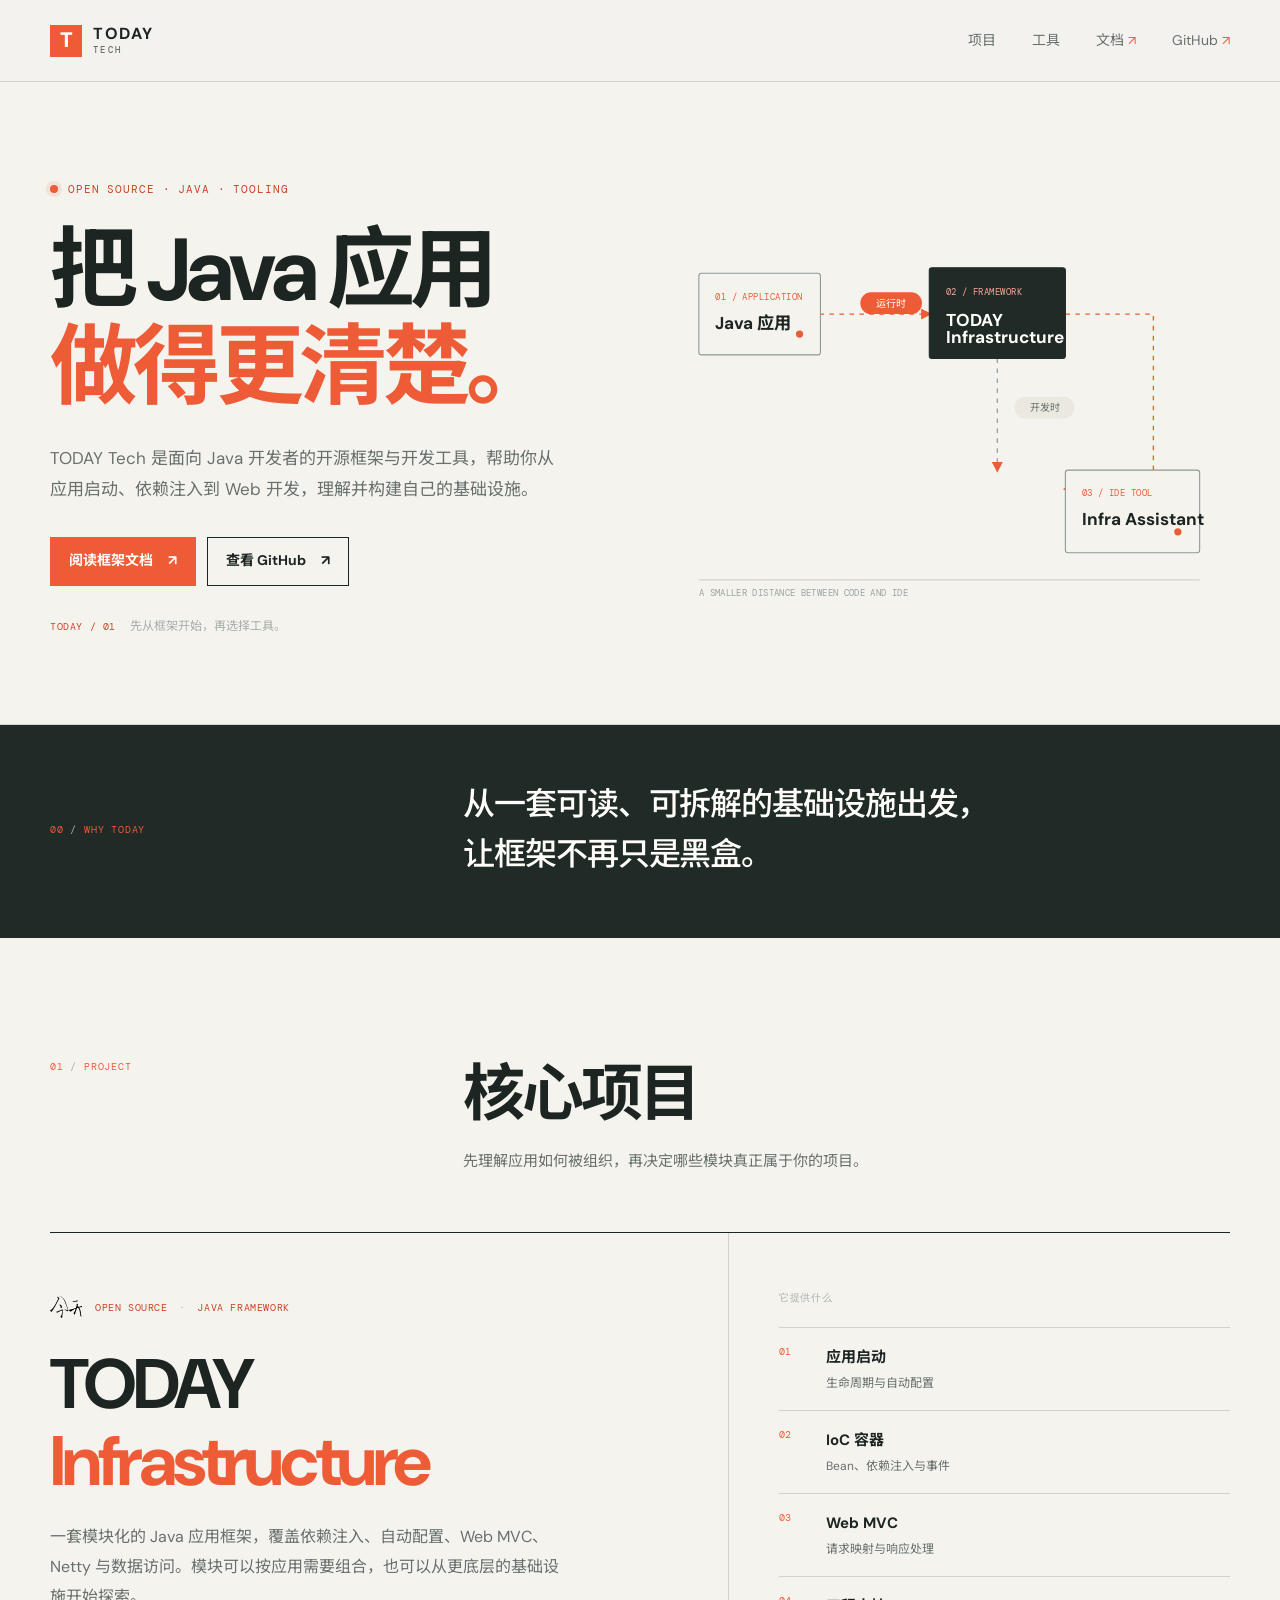
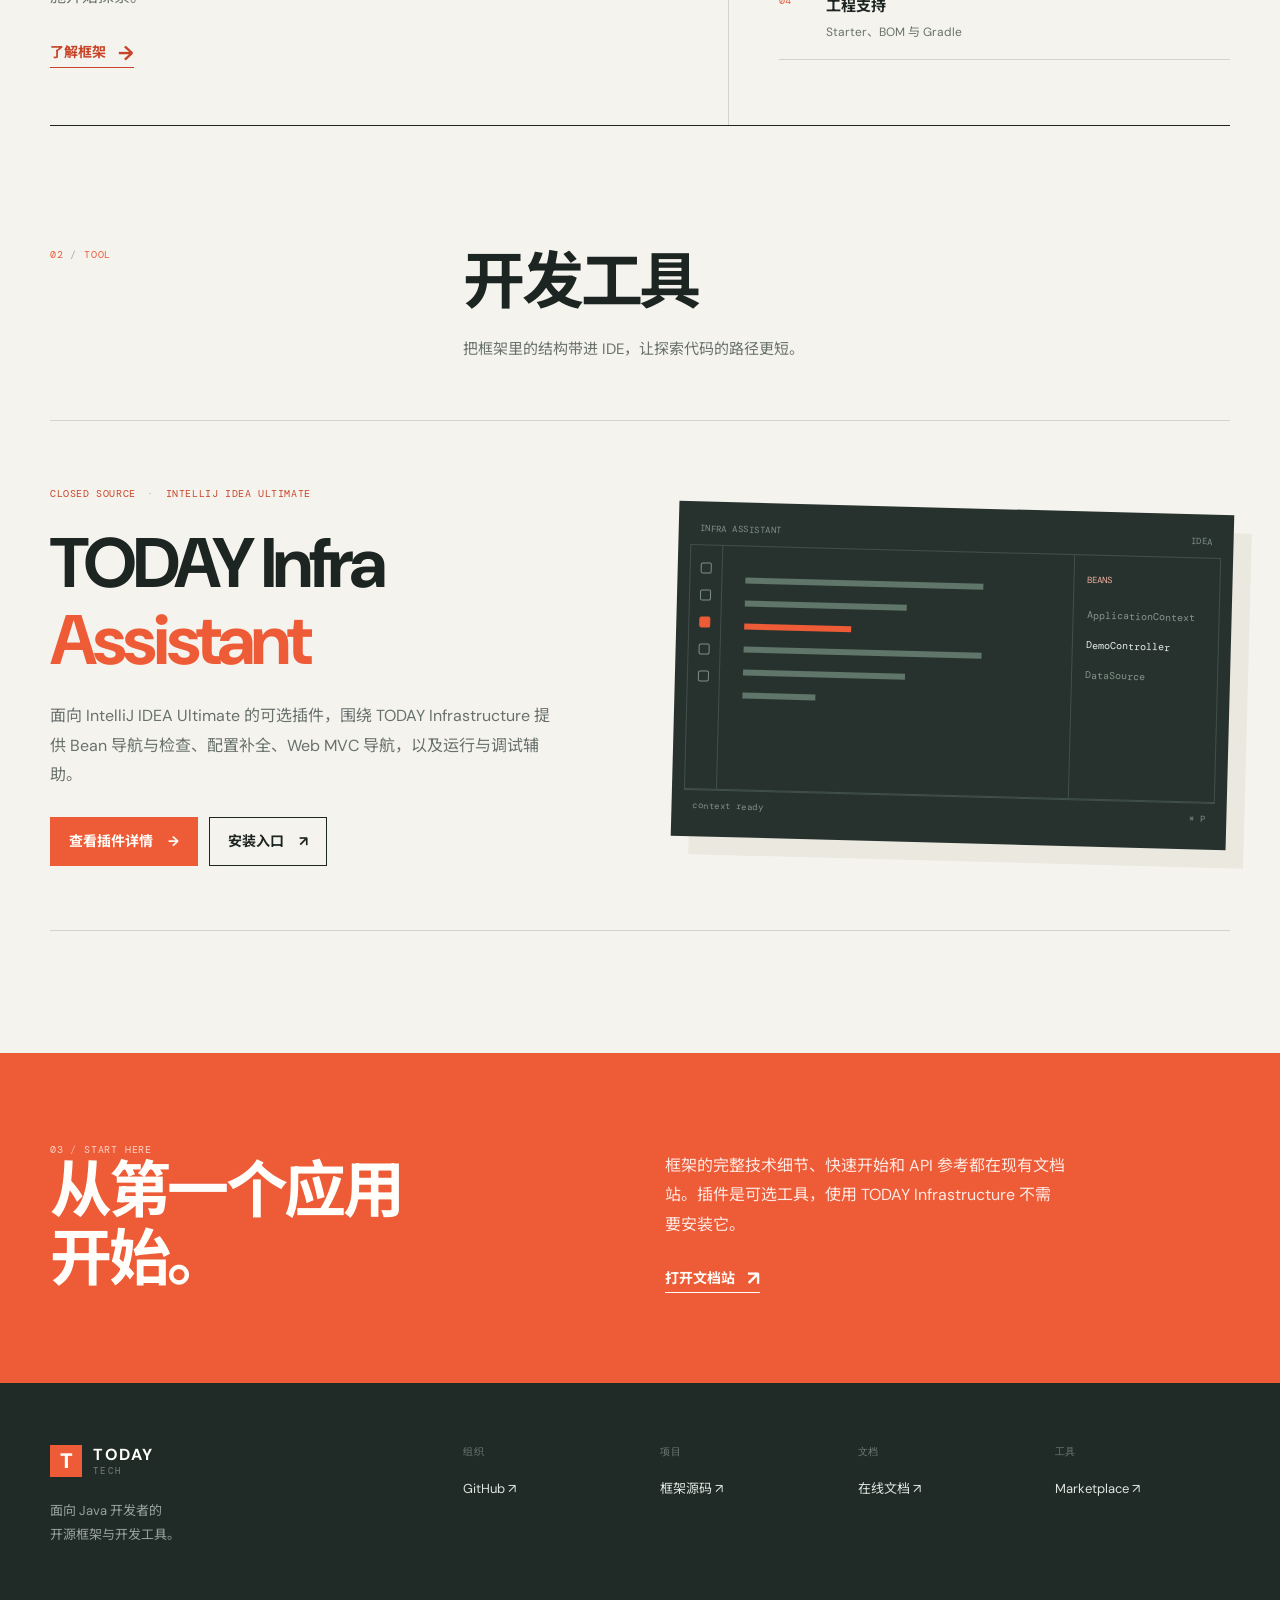
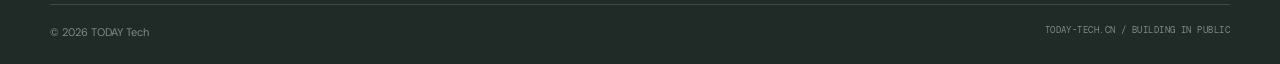
==== index.html @ ea480387 "feat: build TODAY Tech static website" ====
<!doctype html>
<html lang="zh-CN">
<head>
  <meta charset="utf-8">
  <meta name="viewport" content="width=device-width, initial-scale=1">
  <meta name="description" content="TODAY Tech：面向 Java 开发者的开源框架与开发工具。">
  <title>TODAY Tech — Java 开发者的框架与工具</title>
  <link rel="icon" href="logo.svg" type="image/svg+xml">
  <link rel="stylesheet" href="assets/css/site.css">
  <script src="assets/js/site.js" defer></script>
</head>
<body>
  <a class="skip-link" href="#main-content">跳到主要内容</a>
  <header class="site-header">
    <div class="container header-inner">
      <a class="wordmark" href="./" aria-label="TODAY Tech 首页">
        <span class="wordmark-mark" aria-hidden="true">T</span>
        <span><strong>TODAY</strong><small>TECH</small></span>
      </a>
      <button class="menu-toggle" type="button" aria-expanded="false" aria-controls="primary-nav">
        <span class="sr-only">打开导航</span>
        <span aria-hidden="true"></span><span aria-hidden="true"></span>
      </button>
      <nav class="primary-nav" id="primary-nav" aria-label="主导航">
        <a href="#projects">项目</a>
        <a href="#tools">工具</a>
        <a href="https://docs.today-tech.cn/today-infrastructure/" target="_blank" rel="noreferrer">文档<span class="external-mark" aria-hidden="true">↗</span></a>
        <a href="https://github.com/today-tech" target="_blank" rel="noreferrer">GitHub<span class="external-mark" aria-hidden="true">↗</span></a>
      </nav>
    </div>
  </header>

  <main id="main-content">
    <section class="hero section-rule">
      <div class="container hero-grid">
        <div class="hero-copy">
          <p class="eyebrow"><span class="eyebrow-dot"></span>OPEN SOURCE · JAVA · TOOLING</p>
          <h1>把 Java 应用<br><em>做得更清楚。</em></h1>
          <p class="hero-intro">TODAY Tech 是面向 Java 开发者的开源框架与开发工具，帮助你从应用启动、依赖注入到 Web 开发，理解并构建自己的基础设施。</p>
          <div class="button-row">
            <a class="button button-primary" href="https://docs.today-tech.cn/today-infrastructure/" target="_blank" rel="noreferrer">阅读框架文档 <span aria-hidden="true">↗</span></a>
            <a class="button button-secondary" href="https://github.com/today-tech" target="_blank" rel="noreferrer">查看 GitHub <span aria-hidden="true">↗</span></a>
          </div>
          <p class="hero-note"><span class="mono">TODAY / 01</span> 先从框架开始，再选择工具。</p>
        </div>
        <div class="hero-diagram" aria-label="Java 应用通过 TODAY Infrastructure 连接开发工具的关系图" role="img">
          <svg viewBox="0 0 620 530" xmlns="http://www.w3.org/2000/svg" aria-hidden="true">
            <defs>
              <pattern id="hero-grid" width="24" height="24" patternUnits="userSpaceOnUse">
                <path d="M 24 0 L 0 0 0 24" fill="none" stroke="currentColor" stroke-width="1" opacity=".08"/>
              </pattern>
              <marker id="arrow" markerWidth="8" markerHeight="8" refX="6" refY="4" orient="auto">
                <path d="M0,0 L8,4 L0,8 Z" fill="#ed5b37"/>
              </marker>
            </defs>
            <rect width="620" height="530" rx="4" fill="url(#hero-grid)"/>
            <path class="diagram-line" d="M167 161 H288" marker-end="url(#arrow)"/>
            <path class="diagram-line" d="M438 161 H535 V354 H438" marker-end="url(#arrow)"/>
            <path class="diagram-line diagram-line-muted" d="M363 210 V333" marker-end="url(#arrow)"/>
            <g class="diagram-node diagram-node-app">
              <rect x="34" y="116" width="134" height="90" rx="3"/>
              <text x="52" y="145" class="node-kicker">01 / APPLICATION</text>
              <text x="52" y="177" class="node-title">Java 应用</text>
              <circle cx="145" cy="183" r="4"/>
            </g>
            <g class="diagram-node diagram-node-core">
              <rect x="288" y="110" width="150" height="100" rx="3"/>
              <text x="306" y="140" class="node-kicker">02 / FRAMEWORK</text>
              <text x="306" y="174" class="node-title">TODAY</text>
              <text x="306" y="193" class="node-title">Infrastructure</text>
            </g>
            <g class="diagram-node diagram-node-tool">
              <rect x="438" y="333" width="148" height="91" rx="3"/>
              <text x="456" y="362" class="node-kicker">03 / IDE TOOL</text>
              <text x="456" y="394" class="node-title">Infra Assistant</text>
              <circle cx="562" cy="401" r="4"/>
            </g>
            <g class="diagram-label">
              <rect x="212" y="137" width="68" height="24" rx="12"/>
              <text x="246" y="153" text-anchor="middle">运行时</text>
            </g>
            <g class="diagram-label diagram-label-light">
              <rect x="382" y="252" width="66" height="24" rx="12"/>
              <text x="415" y="268" text-anchor="middle">开发时</text>
            </g>
            <text x="34" y="472" class="diagram-caption">A SMALLER DISTANCE BETWEEN CODE AND IDE</text>
            <path d="M34 454 H586" class="diagram-baseline"/>
          </svg>
        </div>
      </div>
    </section>

    <section class="intro-strip">
      <div class="container intro-strip-inner">
        <p class="section-index">00 <span>/</span> WHY TODAY</p>
        <p class="intro-statement">从一套可读、可拆解的基础设施出发，<br>让框架不再只是黑盒。</p>
      </div>
    </section>

    <section class="content-section" id="projects">
      <div class="container">
        <div class="section-heading">
          <p class="section-index">01 <span>/</span> PROJECT</p>
          <div>
            <h2>核心项目</h2>
            <p class="heading-description">先理解应用如何被组织，再决定哪些模块真正属于你的项目。</p>
          </div>
        </div>
        <article class="feature-project">
          <div class="feature-project-main">
            <div class="project-identity"><img src="logo.svg" alt="TODAY Infrastructure 标识"><div class="project-badge">OPEN SOURCE <span>·</span> JAVA FRAMEWORK</div></div>
            <h3>TODAY<br><span>Infrastructure</span></h3>
            <p>一套模块化的 Java 应用框架，覆盖依赖注入、自动配置、Web MVC、Netty 与数据访问。模块可以按应用需要组合，也可以从更底层的基础设施开始探索。</p>
            <a class="text-link" href="projects/today-infrastructure/">了解框架 <span aria-hidden="true">→</span></a>
          </div>
          <div class="feature-project-aside">
            <div class="aside-label">它提供什么</div>
            <ul class="capability-list">
              <li><span>01</span><strong>应用启动</strong><small>生命周期与自动配置</small></li>
              <li><span>02</span><strong>IoC 容器</strong><small>Bean、依赖注入与事件</small></li>
              <li><span>03</span><strong>Web MVC</strong><small>请求映射与响应处理</small></li>
              <li><span>04</span><strong>工程支持</strong><small>Starter、BOM 与 Gradle</small></li>
            </ul>
          </div>
        </article>
      </div>
    </section>

    <section class="content-section tool-section" id="tools">
      <div class="container">
        <div class="section-heading">
          <p class="section-index">02 <span>/</span> TOOL</p>
          <div>
            <h2>开发工具</h2>
            <p class="heading-description">把框架里的结构带进 IDE，让探索代码的路径更短。</p>
          </div>
        </div>
        <article class="tool-feature">
          <div class="tool-feature-copy">
            <div class="project-badge">CLOSED SOURCE <span>·</span> INTELLIJ IDEA ULTIMATE</div>
            <h3>TODAY Infra<br><span>Assistant</span></h3>
            <p>面向 IntelliJ IDEA Ultimate 的可选插件，围绕 TODAY Infrastructure 提供 Bean 导航与检查、配置补全、Web MVC 导航，以及运行与调试辅助。</p>
            <div class="button-row">
              <a class="button button-primary" href="products/today-infra-assistant/">查看插件详情 <span aria-hidden="true">→</span></a>
              <a class="button button-secondary" href="https://plugins.jetbrains.com/plugin/36523-today-infra-assistant" target="_blank" rel="noreferrer">安装入口 <span aria-hidden="true">↗</span></a>
            </div>
          </div>
          <div class="tool-sketch" aria-hidden="true">
            <div class="tool-sketch-top"><span>INFRA ASSISTANT</span><span>IDEA</span></div>
            <div class="tool-sketch-body">
              <div class="sketch-tree"><i></i><i></i><i class="active"></i><i></i><i></i></div>
              <div class="sketch-editor"><span class="code-line long"></span><span class="code-line mid"></span><span class="code-line short accent"></span><span class="code-line long"></span><span class="code-line mid"></span><span class="code-line shorter"></span></div>
              <div class="sketch-panel"><span class="panel-title">BEANS</span><span class="panel-item">ApplicationContext</span><span class="panel-item active-item">DemoController</span><span class="panel-item">DataSource</span></div>
            </div>
            <div class="tool-sketch-foot"><span>context ready</span><span>⌘ P</span></div>
          </div>
        </article>
      </div>
    </section>

    <section class="start-section">
      <div class="container start-box">
        <div>
          <p class="section-index">03 <span>/</span> START HERE</p>
          <h2>从第一个应用<br>开始。</h2>
        </div>
        <div class="start-copy">
          <p>框架的完整技术细节、快速开始和 API 参考都在现有文档站。插件是可选工具，使用 TODAY Infrastructure 不需要安装它。</p>
          <a class="text-link text-link-light" href="https://docs.today-tech.cn/today-infrastructure/" target="_blank" rel="noreferrer">打开文档站 <span aria-hidden="true">↗</span></a>
        </div>
      </div>
    </section>
  </main>

  <footer class="site-footer">
    <div class="container footer-grid">
      <div class="footer-brand">
        <a class="wordmark wordmark-footer" href="./"><span class="wordmark-mark" aria-hidden="true">T</span><span><strong>TODAY</strong><small>TECH</small></span></a>
        <p>面向 Java 开发者的<br>开源框架与开发工具。</p>
      </div>
      <div class="footer-links">
        <div><span>组织</span><a href="https://github.com/today-tech" target="_blank" rel="noreferrer">GitHub ↗</a></div>
        <div><span>项目</span><a href="https://github.com/TAKETODAY/today-infrastructure" target="_blank" rel="noreferrer">框架源码 ↗</a></div>
        <div><span>文档</span><a href="https://docs.today-tech.cn/today-infrastructure/" target="_blank" rel="noreferrer">在线文档 ↗</a></div>
        <div><span>工具</span><a href="https://plugins.jetbrains.com/plugin/36523-today-infra-assistant" target="_blank" rel="noreferrer">Marketplace ↗</a></div>
      </div>
    </div>
    <div class="container footer-bottom"><span>© <span data-current-year>2026</span> TODAY Tech</span><span class="mono">TODAY-TECH.CN / BUILDING IN PUBLIC</span></div>
  </footer>
</body>
</html>
---- assets/css/site.css ----
@import url('https://fonts.googleapis.com/css2?family=DM+Mono:wght@400;500&family=DM+Sans:wght@400;500;600;700&family=Noto+Sans+SC:wght@400;500;700;900&display=swap');

:root {
  --paper: #f5f3ee;
  --paper-deep: #ebe8e0;
  --ink: #1d2522;
  --muted: #68716d;
  --faint: #a8afa9;
  --line: #d2d3cc;
  --accent: #ed5b37;
  --accent-dark: #c84428;
  --night: #202a27;
  --white: #fffefa;
  --mono: 'DM Mono', 'SFMono-Regular', Consolas, monospace;
  --sans: 'DM Sans', 'Noto Sans SC', -apple-system, BlinkMacSystemFont, 'Segoe UI', sans-serif;
  --max: 1180px;
}

* { box-sizing: border-box; }
html { scroll-behavior: smooth; }
body { margin: 0; background: var(--paper); color: var(--ink); font-family: var(--sans); font-size: 16px; line-height: 1.7; }
body::selection { background: var(--accent); color: var(--white); }
a { color: inherit; text-decoration: none; }
a:focus-visible, button:focus-visible { outline: 3px solid var(--accent); outline-offset: 4px; }
button { font: inherit; }
.container { width: min(calc(100% - 72px), var(--max)); margin: 0 auto; }
.section-rule { border-bottom: 1px solid var(--line); }
.sr-only { position: absolute; width: 1px; height: 1px; padding: 0; margin: -1px; overflow: hidden; clip: rect(0,0,0,0); white-space: nowrap; border: 0; }
.skip-link { position: fixed; z-index: 20; top: 12px; left: 12px; transform: translateY(-150%); padding: 8px 14px; background: var(--accent); color: var(--white); font-weight: 700; }
.skip-link:focus { transform: translateY(0); }
.mono, code, .eyebrow, .section-index, .project-badge, .breadcrumb, .marketplace-label { font-family: var(--mono); }

.site-header { height: 82px; border-bottom: 1px solid var(--line); background: rgba(245,243,238,.94); position: relative; z-index: 5; }
.header-inner { height: 100%; display: flex; align-items: center; justify-content: space-between; }
.wordmark { display: inline-flex; align-items: center; gap: 11px; line-height: 1; }
.wordmark-mark { display: grid; width: 32px; height: 32px; place-items: center; background: var(--accent); color: var(--white); font-size: 21px; font-weight: 900; letter-spacing: -.08em; }
.wordmark strong, .wordmark small { display: block; }
.wordmark strong { font-size: 16px; letter-spacing: .1em; }
.wordmark small { margin-top: 4px; color: var(--muted); font: 500 9px/1 var(--mono); letter-spacing: .25em; }
.primary-nav { display: flex; align-items: center; gap: 36px; font-size: 14px; }
.primary-nav a { color: var(--muted); transition: color .2s ease; }
.primary-nav a:hover, .primary-nav a[aria-current='page'] { color: var(--ink); }
.external-mark { margin-left: 4px; color: var(--accent); font-size: 13px; }
.menu-toggle { display: none; border: 0; background: transparent; padding: 10px; cursor: pointer; }
.menu-toggle > span:not(.sr-only) { display: block; width: 22px; height: 1px; margin: 5px; background: var(--ink); }

.hero { overflow: hidden; }
.hero-grid { min-height: 642px; display: grid; grid-template-columns: minmax(0, 1fr) minmax(460px, 1fr); align-items: center; gap: 55px; padding: 74px 0 64px; }
.eyebrow { display: flex; align-items: center; gap: 10px; margin: 0 0 24px; color: var(--accent-dark); font-size: 11px; letter-spacing: .08em; }
.eyebrow-dot { width: 8px; height: 8px; border-radius: 50%; background: var(--accent); box-shadow: 0 0 0 4px rgba(237,91,55,.12); }
h1, h2, h3, p { margin-top: 0; }
h1, h2, h3 { letter-spacing: -.055em; line-height: 1.1; }
h1 { margin-bottom: 27px; font-size: clamp(54px, 7vw, 88px); font-weight: 700; }
h1 em, h2 em { color: var(--accent); font-style: normal; }
.hero-intro, .page-lead { max-width: 520px; margin-bottom: 31px; color: var(--muted); font-size: 17px; line-height: 1.85; }
.button-row { display: flex; flex-wrap: wrap; gap: 11px; align-items: center; }
.button { display: inline-flex; min-height: 49px; align-items: center; justify-content: center; gap: 15px; padding: 11px 18px; border: 1px solid var(--ink); font-size: 14px; font-weight: 700; transition: transform .2s ease, background .2s ease, color .2s ease; }
.button:hover { transform: translateY(-2px); }
.button-primary { border-color: var(--accent); background: var(--accent); color: var(--white); }
.button-primary:hover { border-color: var(--accent-dark); background: var(--accent-dark); }
.button-secondary { background: transparent; }
.button-secondary:hover { background: var(--ink); color: var(--white); }
.hero-note { display: flex; align-items: center; gap: 14px; margin: 30px 0 0; color: var(--faint); font-size: 12px; }
.hero-note .mono { color: var(--accent-dark); font-size: 10px; letter-spacing: .06em; }
.hero-diagram { width: 100%; color: var(--line); }
.hero-diagram svg { display: block; width: 100%; height: auto; overflow: visible; }
.diagram-line { fill: none; stroke: var(--accent); stroke-width: 1.5; stroke-dasharray: 5 6; }
.diagram-line-muted { stroke: #9aa49e; }
.diagram-node rect { fill: var(--paper); stroke: #8f9992; stroke-width: 1.2; }
.diagram-node-core rect { fill: var(--night); stroke: var(--night); }
.diagram-node text, .diagram-label text { font-family: var(--sans); }
.diagram-node .node-kicker { fill: var(--accent); font: 10px var(--mono); letter-spacing: .05em; }
.diagram-node-core .node-kicker { fill: #f6a893; }
.diagram-node .node-title { fill: var(--ink); font-size: 19px; font-weight: 700; }
.diagram-node-core .node-title { fill: var(--white); }
.diagram-node circle { fill: var(--accent); }
.diagram-label rect { fill: var(--accent); }
.diagram-label-light rect { fill: var(--paper-deep); }
.diagram-label text { fill: var(--white); font-size: 11px; }
.diagram-label-light text { fill: var(--muted); }
.diagram-caption, .diagram-baseline { fill: #9ba39d; font: 10px var(--mono); letter-spacing: .04em; }
.diagram-baseline { stroke: #c4c8c1; fill: none; }

.intro-strip { background: var(--night); color: var(--white); }
.intro-strip-inner { display: grid; grid-template-columns: 1fr 2fr; align-items: center; gap: 30px; padding: 55px 0 59px; }
.section-index { margin-bottom: 0; color: var(--accent); font-size: 10px; letter-spacing: .08em; line-height: 1.4; }
.section-index span { color: var(--faint); }
.intro-statement { margin: 0; font-size: clamp(22px, 3vw, 32px); font-weight: 500; letter-spacing: -.035em; line-height: 1.55; }

.content-section { padding: 122px 0; }
.section-heading { display: grid; grid-template-columns: 1fr 2fr; gap: 30px; margin-bottom: 57px; }
.section-heading h2, .two-column-intro h2, .start-box h2, .quickstart-grid h2, .details-grid h2, .cta-box h2, .workflow-grid h2, .marketplace-box h2 { margin-bottom: 20px; font-size: clamp(38px, 5vw, 62px); font-weight: 700; }
.heading-description { max-width: 420px; margin-bottom: 0; color: var(--muted); font-size: 15px; line-height: 1.8; }
.feature-project { display: grid; grid-template-columns: 1.35fr 1fr; min-height: 420px; border-top: 1px solid var(--ink); border-bottom: 1px solid var(--ink); }
.feature-project-main { padding: 58px 50px 57px 0; }
.project-identity { display: flex; align-items: center; gap: 13px; margin-bottom: 23px; }
.project-identity img { width: 32px; height: 32px; object-fit: contain; }
.project-identity .project-badge { margin-bottom: 0; }
.project-badge { margin-bottom: 23px; color: var(--accent-dark); font-size: 10px; letter-spacing: .06em; }
.project-badge span { padding: 0 5px; color: var(--faint); }
.feature-project h3, .tool-feature h3 { margin-bottom: 22px; font-size: clamp(43px, 6vw, 70px); }
.feature-project h3 span, .tool-feature h3 span { color: var(--accent); }
.feature-project-main p, .tool-feature-copy p { max-width: 510px; margin-bottom: 27px; color: var(--muted); line-height: 1.85; }
.text-link { display: inline-flex; align-items: center; gap: 12px; border-bottom: 1px solid currentColor; padding-bottom: 2px; color: var(--accent-dark); font-weight: 700; font-size: 14px; }
.text-link span { font-size: 20px; line-height: 12px; transition: transform .2s ease; }
.text-link:hover span { transform: translateX(4px); }
.feature-project-aside { padding: 58px 0 35px 50px; border-left: 1px solid var(--line); }
.aside-label { margin-bottom: 22px; color: var(--faint); font: 10px var(--mono); letter-spacing: .08em; }
.capability-list { padding: 0; margin: 0; list-style: none; }
.capability-list li { display: grid; grid-template-columns: 35px 1fr; gap: 2px 12px; padding: 17px 0; border-top: 1px solid var(--line); }
.capability-list li:last-child { border-bottom: 1px solid var(--line); }
.capability-list span { grid-row: span 2; color: var(--accent); font: 10px var(--mono); }
.capability-list strong { font-size: 15px; }
.capability-list small { color: var(--muted); font-size: 12px; }

.tool-section { padding-top: 0; }
.tool-feature { display: grid; grid-template-columns: 1fr 1fr; gap: 70px; align-items: center; padding: 64px 0; border-top: 1px solid var(--line); border-bottom: 1px solid var(--line); }
.tool-feature-copy h3 { margin-bottom: 22px; }
.tool-sketch { min-height: 335px; padding: 12px; background: #27322e; box-shadow: 18px 18px 0 var(--paper-deep); transform: rotate(1.5deg); color: #ccd3cd; font-family: var(--mono); font-size: 10px; }
.tool-sketch-top, .tool-sketch-foot { display: flex; justify-content: space-between; padding: 8px 9px; color: #7f9187; font-size: 9px; letter-spacing: .05em; }
.tool-sketch-body { display: grid; grid-template-columns: 32px 1fr 145px; min-height: 245px; border: 1px solid #41504a; }
.sketch-tree { padding: 17px 10px; border-right: 1px solid #41504a; }
.sketch-tree i { display: block; width: 11px; height: 11px; margin-bottom: 16px; border: 1px solid #7c9185; border-radius: 2px; }
.sketch-tree i.active { background: var(--accent); border-color: var(--accent); }
.sketch-editor { padding: 31px 23px; border-right: 1px solid #41504a; }
.code-line { display: block; height: 6px; margin-bottom: 17px; background: #60766b; }
.code-line.long { width: 78%; }.code-line.mid { width: 53%; }.code-line.short { width: 35%; }.code-line.shorter { width: 24%; }.code-line.accent { background: var(--accent); }
.sketch-panel { padding: 17px 13px; color: #84958b; }
.panel-title { display: block; margin-bottom: 18px; color: #f1b19f; font-size: 9px; }.panel-item { display: block; margin: 13px 0; }.active-item { color: #e9eee9; }
.tool-sketch-foot { border-top: 1px solid #41504a; }

.start-section { padding: 90px 0; background: var(--accent); color: var(--white); }
.start-box { display: grid; grid-template-columns: 1fr 1fr; gap: 50px; align-items: end; }
.start-box .section-index { color: #ffd5c8; }.start-box .section-index span { color: #faac99; }.start-box h2 { margin-bottom: 0; }.start-copy { max-width: 400px; }.start-copy p { margin-bottom: 24px; color: #ffe9e2; line-height: 1.85; }.text-link-light { color: var(--white); }

.site-footer { padding: 62px 0 22px; background: var(--night); color: var(--white); }
.footer-grid { display: grid; grid-template-columns: 1fr 2fr; gap: 30px; padding-bottom: 58px; }
.wordmark-footer .wordmark-mark { background: var(--accent); }.footer-brand p { margin: 22px 0 0; color: #99a39e; font-size: 13px; line-height: 1.8; }
.footer-links { display: grid; grid-template-columns: repeat(4, 1fr); gap: 22px; }.footer-links div > span { display: block; margin-bottom: 15px; color: #6f7b75; font: 10px var(--mono); letter-spacing: .06em; }.footer-links a { color: #dfe5df; font-size: 13px; }.footer-links a:hover { color: var(--accent); }
.footer-bottom { display: flex; justify-content: space-between; padding-top: 18px; border-top: 1px solid #3d4943; color: #7f8c85; font-size: 11px; }.footer-bottom .mono { font-size: 9px; letter-spacing: .05em; }

/* Interior pages */
.page-hero { min-height: 590px; display: flex; align-items: center; overflow: hidden; }
.page-hero-inner { display: grid; grid-template-columns: 1.15fr .85fr; gap: 70px; align-items: center; padding: 75px 0 78px; }
.breadcrumb { display: flex; gap: 12px; margin-bottom: 56px; color: var(--faint); font-size: 10px; letter-spacing: .07em; }.breadcrumb a { color: var(--accent-dark); }.breadcrumb span { color: var(--line); }
.page-hero h1 { font-size: clamp(53px, 7vw, 82px); }.page-lead { max-width: 575px; }
.page-hero-aside { min-height: 335px; position: relative; display: flex; flex-direction: column; justify-content: center; padding: 48px; border: 1px solid var(--line); background: var(--paper-deep); }.framework-mark::before, .framework-mark::after { content: ''; position: absolute; background: var(--accent); }.framework-mark::before { top: 28px; right: 28px; width: 9px; height: 9px; }.framework-mark::after { right: 30px; bottom: 28px; width: 70px; height: 1px; }.framework-mark img { position: absolute; top: 32px; left: 38px; width: 40px; height: 40px; object-fit: contain; }.framework-mark span { color: var(--accent-dark); font: 12px var(--mono); letter-spacing: .13em; }.framework-mark strong { margin: -15px 0 0 -6px; color: var(--night); font-size: clamp(190px, 24vw, 300px); line-height: .95; letter-spacing: -.16em; }.framework-mark small { position: absolute; right: 38px; bottom: 48px; color: var(--muted); font-size: 13px; line-height: 1.7; }
.compact-section { padding-top: 105px; padding-bottom: 110px; }.two-column-intro { display: grid; grid-template-columns: 1fr 2fr; gap: 30px; }.two-column-intro h2 { margin-bottom: 28px; }.large-copy { max-width: 650px; margin-bottom: 19px; font-size: 19px; line-height: 1.85; }.muted-copy { max-width: 650px; margin-bottom: 0; color: var(--muted); font-size: 14px; line-height: 1.85; }
.capabilities-section { padding: 110px 0 120px; background: var(--paper-deep); }.capabilities-grid { display: grid; grid-template-columns: repeat(3, 1fr); border-top: 1px solid var(--line); border-left: 1px solid var(--line); }.capabilities-grid article { min-height: 218px; padding: 29px 30px; border-right: 1px solid var(--line); border-bottom: 1px solid var(--line); }.capability-number { color: var(--accent); font: 10px var(--mono); }.capabilities-grid h3 { margin: 28px 0 9px; font-size: 22px; letter-spacing: -.03em; }.capabilities-grid p { margin: 0; color: var(--muted); font-size: 13px; line-height: 1.8; }.capabilities-grid code { color: var(--accent-dark); font-size: 12px; }
.quickstart-section { padding: 120px 0; }.quickstart-grid { display: grid; grid-template-columns: .8fr 1.2fr; gap: 85px; align-items: start; }.quickstart-grid .heading-description { margin-top: 32px; }.code-card { overflow: hidden; background: var(--night); color: #d7ded8; box-shadow: 14px 14px 0 var(--paper-deep); }.code-card-head, .code-card-foot { display: flex; justify-content: space-between; padding: 14px 20px; border-bottom: 1px solid #3d4943; color: #89958e; font: 10px var(--mono); }.code-card-foot { border-top: 1px solid #3d4943; border-bottom: 0; }.code-card pre { min-height: 310px; margin: 0; padding: 28px 25px; overflow: auto; font: 13px/1.9 var(--mono); }.code-annotation { color: #f59c7e; }.code-keyword { color: #95c6bd; }.code-string { color: #efc579; }
.details-section { padding: 110px 0; background: var(--paper-deep); }.details-grid { display: grid; grid-template-columns: 1fr 2fr; gap: 30px; }.details-list > div { display: grid; grid-template-columns: 1fr 1fr; gap: 3px 20px; padding: 18px 0; border-top: 1px solid var(--line); }.details-list > div:last-child { border-bottom: 1px solid var(--line); }.details-list span { color: var(--muted); font: 11px var(--mono); }.details-list strong { text-align: right; font-size: 14px; }.details-list p { grid-column: 1 / -1; margin: 6px 0 0; color: var(--muted); font-size: 13px; }.details-list code { color: var(--accent-dark); }
.cta-section { padding: 95px 0; background: var(--accent); color: var(--white); }.cta-box { display: flex; justify-content: space-between; align-items: end; gap: 30px; }.cta-box .section-index { color: #ffd5c8; }.cta-box h2 { margin-bottom: 0; }.cta-box .button-primary { border-color: var(--white); background: var(--white); color: var(--accent-dark); }.cta-box .button-primary:hover { background: var(--night); border-color: var(--night); color: var(--white); }

.assistant-hero { background: var(--paper); }.assistant-hero .page-hero-inner { padding-bottom: 76px; }.assistant-hero-visual { position: relative; padding: 18px 0 25px 30px; }.assistant-window { position: relative; overflow: hidden; background: #29342f; color: #cbd6cd; box-shadow: 14px 14px 0 var(--paper-deep); transform: rotate(-1.5deg); }.window-bar { display: flex; align-items: center; gap: 5px; padding: 15px; border-bottom: 1px solid #445149; }.window-bar > span { width: 7px; height: 7px; border-radius: 50%; background: #6f7e74; }.window-bar > span:first-child { background: var(--accent); }.window-bar b { margin-left: 12px; color: #85938a; font: 9px var(--mono); letter-spacing: .05em; }.window-content { display: grid; grid-template-columns: 35px 1fr 145px; min-height: 294px; }.window-sidebar { padding: 20px 11px; border-right: 1px solid #445149; }.window-sidebar i { display: block; width: 12px; height: 12px; margin-bottom: 19px; border: 1px solid #7c8e83; border-radius: 2px; }.window-sidebar i.on { border-color: var(--accent); background: var(--accent); }.window-code { padding: 22px; border-right: 1px solid #445149; }.window-code small { display: block; margin-bottom: 28px; color: #8c9c91; font: 9px var(--mono); }.window-line { height: 6px; margin-bottom: 20px; background: #61766a; }.window-line.w1 { width: 78%; }.window-line.w2 { width: 48%; }.window-line.w3 { width: 35%; }.window-line.w4 { width: 65%; }.window-line.w5 { width: 51%; }.window-line.w6 { width: 26%; }.window-line.orange { background: var(--accent); }.window-inspector { padding: 18px 14px; font: 10px var(--mono); }.window-inspector strong { display: block; margin-bottom: 23px; color: #f2ad98; font-size: 9px; }.window-inspector p { margin: 15px 0; color: #9baaa0; line-height: 1.4; }.inspector-dot { display: inline-block; width: 6px; height: 6px; margin-right: 6px; border-radius: 50%; background: #8ec3a8; }.visual-note { display: block; margin-top: 33px; color: var(--faint); font: 9px var(--mono); letter-spacing: .07em; }
.features-section { padding: 110px 0 120px; }.assistant-features { display: grid; grid-template-columns: 1fr 1fr; border-top: 1px solid var(--ink); }.assistant-features article { display: grid; grid-template-columns: 46px 1fr 30px; gap: 15px; min-height: 190px; padding: 31px 25px 31px 0; border-bottom: 1px solid var(--line); }.assistant-features article:nth-child(odd) { border-right: 1px solid var(--line); padding-right: 35px; }.assistant-features article:nth-child(even) { padding-left: 35px; }.feature-icon { display: grid; width: 34px; height: 34px; place-items: center; border: 1px solid var(--accent); color: var(--accent); font: 18px var(--mono); }.assistant-features h3 { margin: 3px 0 11px; font-size: 20px; letter-spacing: -.03em; }.assistant-features p { margin: 0; color: var(--muted); font-size: 13px; line-height: 1.8; }.feature-number { color: var(--faint); font: 10px var(--mono); text-align: right; }
.workflow-section { padding: 112px 0; background: var(--paper-deep); }.workflow-grid { display: grid; grid-template-columns: .8fr 1.2fr; gap: 85px; }.flow-diagram { padding-top: 8px; }.flow-step { display: grid; grid-template-columns: 42px 1fr; gap: 3px 15px; padding: 20px 0; border-top: 1px solid #bfc3bb; }.flow-step:last-child { border-bottom: 1px solid #bfc3bb; }.flow-step span { grid-row: span 2; color: var(--accent); font: 11px var(--mono); }.flow-step strong { font-size: 18px; }.flow-step small { color: var(--muted); font: 11px var(--mono); }.flow-step.active strong { color: var(--accent-dark); }.flow-connector { width: 1px; height: 22px; margin-left: 20px; background: var(--accent); }
.marketplace-section { padding: 110px 0; }.marketplace-box { display: flex; justify-content: space-between; align-items: end; gap: 50px; }.marketplace-box h2 { margin-bottom: 24px; }.marketplace-box p:not(.section-index) { margin-bottom: 0; color: var(--muted); font-size: 14px; }.marketplace-action { display: flex; align-items: center; gap: 25px; }.marketplace-label { color: var(--faint); font-size: 9px; letter-spacing: .06em; }

@media (max-width: 900px) {
  .container { width: min(calc(100% - 48px), var(--max)); }
  .hero-grid, .page-hero-inner { grid-template-columns: 1fr; gap: 50px; }.hero-grid { padding-top: 70px; }.hero-diagram { max-width: 650px; margin: 0 auto; }.page-hero { min-height: auto; }.page-hero-aside { max-width: 510px; min-height: 285px; }.assistant-hero-visual { max-width: 600px; margin: 0 auto; }
  .feature-project, .tool-feature { gap: 30px; }.tool-feature { grid-template-columns: 1fr; }.tool-sketch { max-width: 600px; }.feature-project-main { padding-right: 25px; }.feature-project-aside { padding-left: 25px; }
  .quickstart-grid, .workflow-grid { gap: 45px; }.footer-grid { grid-template-columns: 1fr 2fr; }
}

@media (max-width: 760px) {
  .container { width: min(calc(100% - 36px), var(--max)); }.site-header { height: 70px; }.menu-toggle { display: block; }.primary-nav { display: none; position: absolute; top: 70px; right: 18px; left: 18px; padding: 13px; border: 1px solid var(--line); background: var(--paper); box-shadow: 7px 7px 0 var(--paper-deep); }.primary-nav.is-open { display: grid; gap: 0; }.primary-nav a { padding: 12px 10px; border-bottom: 1px solid var(--line); }.primary-nav a:last-child { border-bottom: 0; }
  .hero-grid { min-height: auto; padding: 65px 0 49px; }.hero-intro, .page-lead { font-size: 16px; }.hero-diagram { margin-top: 15px; margin-left: -10px; width: calc(100% + 20px); }.intro-strip-inner, .section-heading, .two-column-intro, .details-grid, .start-box, .footer-grid { grid-template-columns: 1fr; gap: 25px; }.intro-strip-inner { padding: 41px 0 45px; }.content-section { padding: 80px 0; }.section-heading { margin-bottom: 38px; }.feature-project { grid-template-columns: 1fr; }.feature-project-main { padding: 40px 0 37px; }.feature-project-aside { padding: 34px 0 12px; border-top: 1px solid var(--line); border-left: 0; }.tool-feature { padding: 40px 0; }.start-section { padding: 66px 0; }.start-copy { max-width: none; }.footer-grid { padding-bottom: 44px; }.footer-links { grid-template-columns: repeat(2, 1fr); gap: 28px 15px; }.footer-bottom { display: block; }.footer-bottom .mono { display: block; margin-top: 10px; }
  .breadcrumb { margin-bottom: 40px; }.page-hero-inner { padding: 50px 0 60px; }.page-hero-aside { min-height: 230px; }.framework-mark strong { font-size: 180px; }.framework-mark small { right: 24px; bottom: 30px; }.compact-section { padding: 75px 0 80px; }.capabilities-section, .features-section { padding: 80px 0; }.capabilities-grid { grid-template-columns: 1fr 1fr; }.capabilities-grid article { min-height: 190px; padding: 22px 18px; }.capabilities-grid h3 { margin-top: 22px; font-size: 19px; }.quickstart-section, .workflow-section, .marketplace-section, .details-section { padding: 80px 0; }.quickstart-grid, .workflow-grid { grid-template-columns: 1fr; gap: 43px; }.code-card pre { font-size: 11px; }.cta-section { padding: 70px 0; }.cta-box, .marketplace-box { display: block; }.cta-box .button, .marketplace-action { margin-top: 32px; }.assistant-features { grid-template-columns: 1fr; }.assistant-features article:nth-child(odd), .assistant-features article:nth-child(even) { padding: 25px 0; border-right: 0; }.assistant-hero-visual { padding-left: 0; }.window-content { grid-template-columns: 29px 1fr 112px; }.window-code { padding: 20px 14px; }.window-inspector { padding: 15px 9px; font-size: 9px; }
}

@media (max-width: 430px) {
  h1 { font-size: 48px; }.section-heading h2, .two-column-intro h2, .start-box h2, .quickstart-grid h2, .details-grid h2, .cta-box h2, .workflow-grid h2, .marketplace-box h2 { font-size: 38px; }.feature-project h3, .tool-feature h3 { font-size: 43px; }.button { width: 100%; }.button-row { align-items: stretch; }.hero-note { display: block; }.hero-note .mono { display: block; margin-bottom: 7px; }.capabilities-grid { grid-template-columns: 1fr; }.capabilities-grid article { min-height: auto; }.details-list strong { font-size: 12px; text-align: right; }.marketplace-action { display: block; }.marketplace-label { display: block; margin-bottom: 18px; }
}

@media (prefers-reduced-motion: reduce) { html { scroll-behavior: auto; } *, *::before, *::after { transition-duration: .01ms !important; animation-duration: .01ms !important; animation-iteration-count: 1 !important; } }
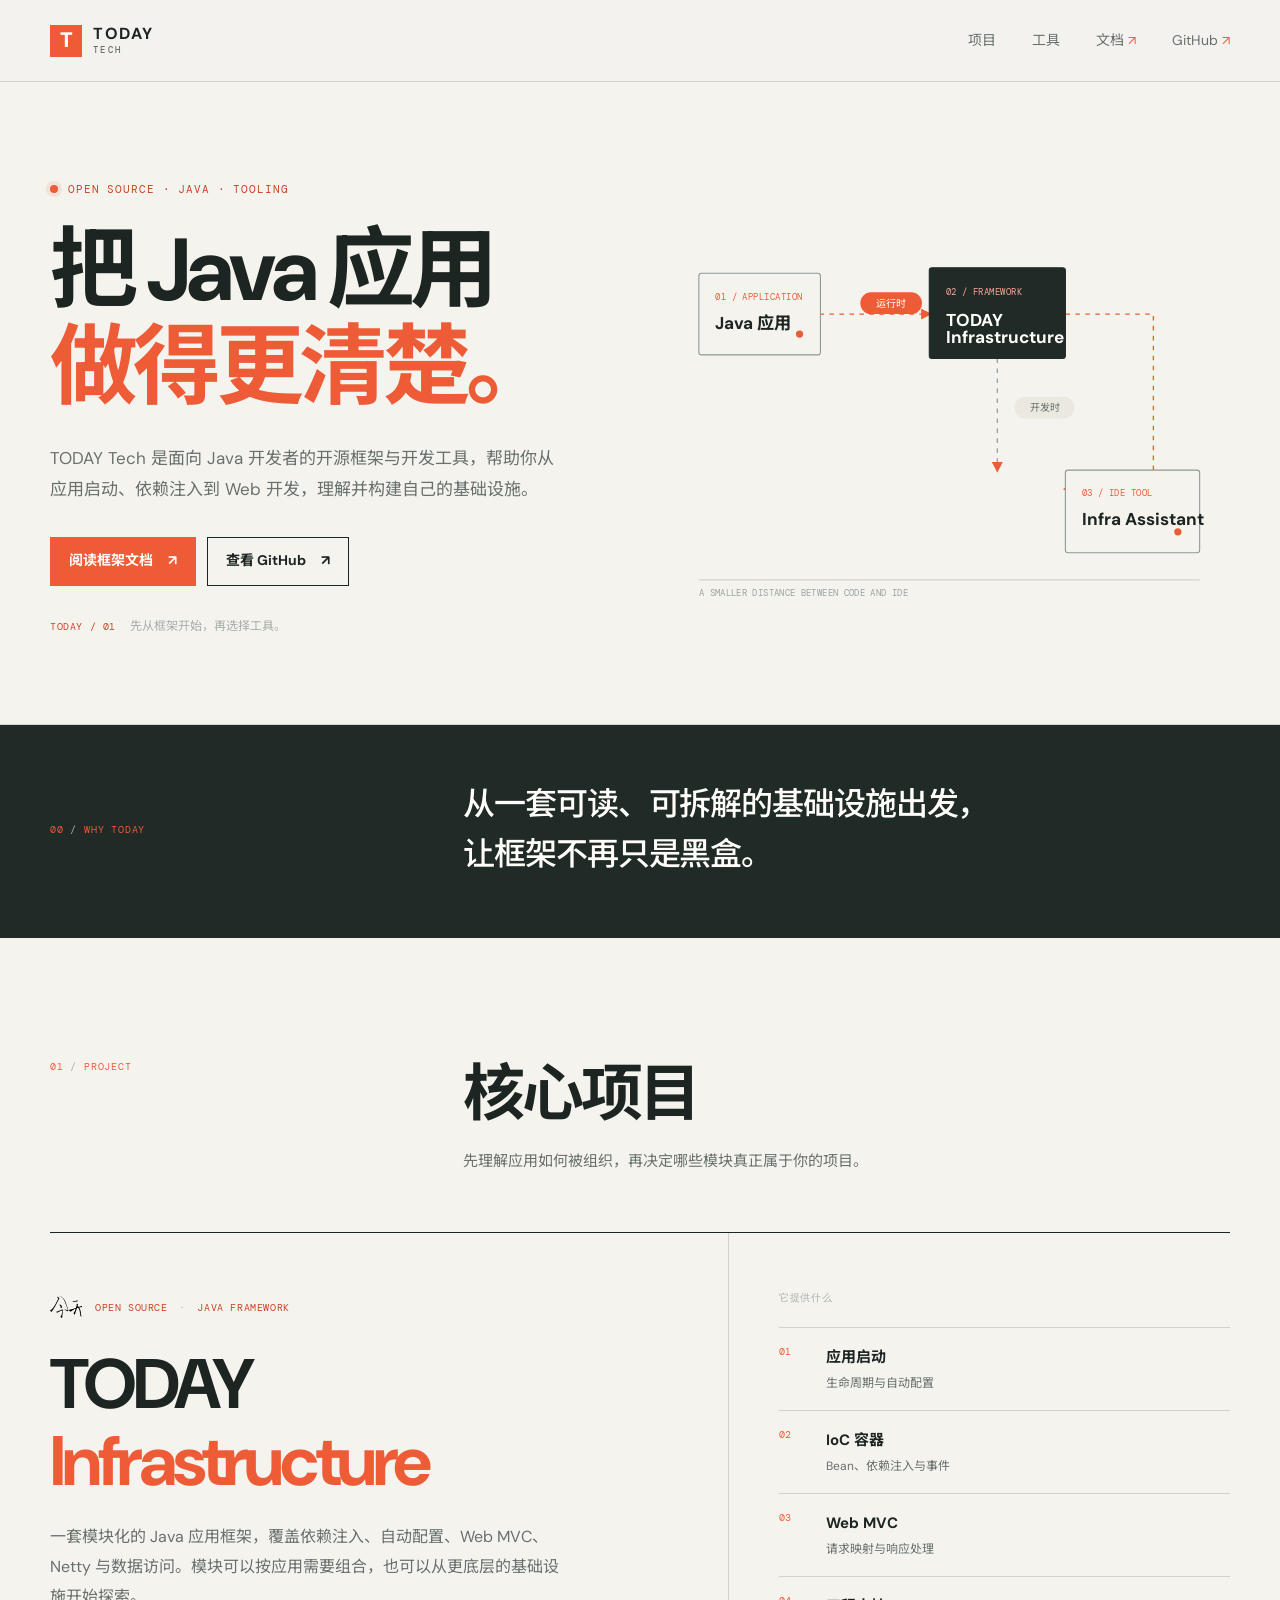
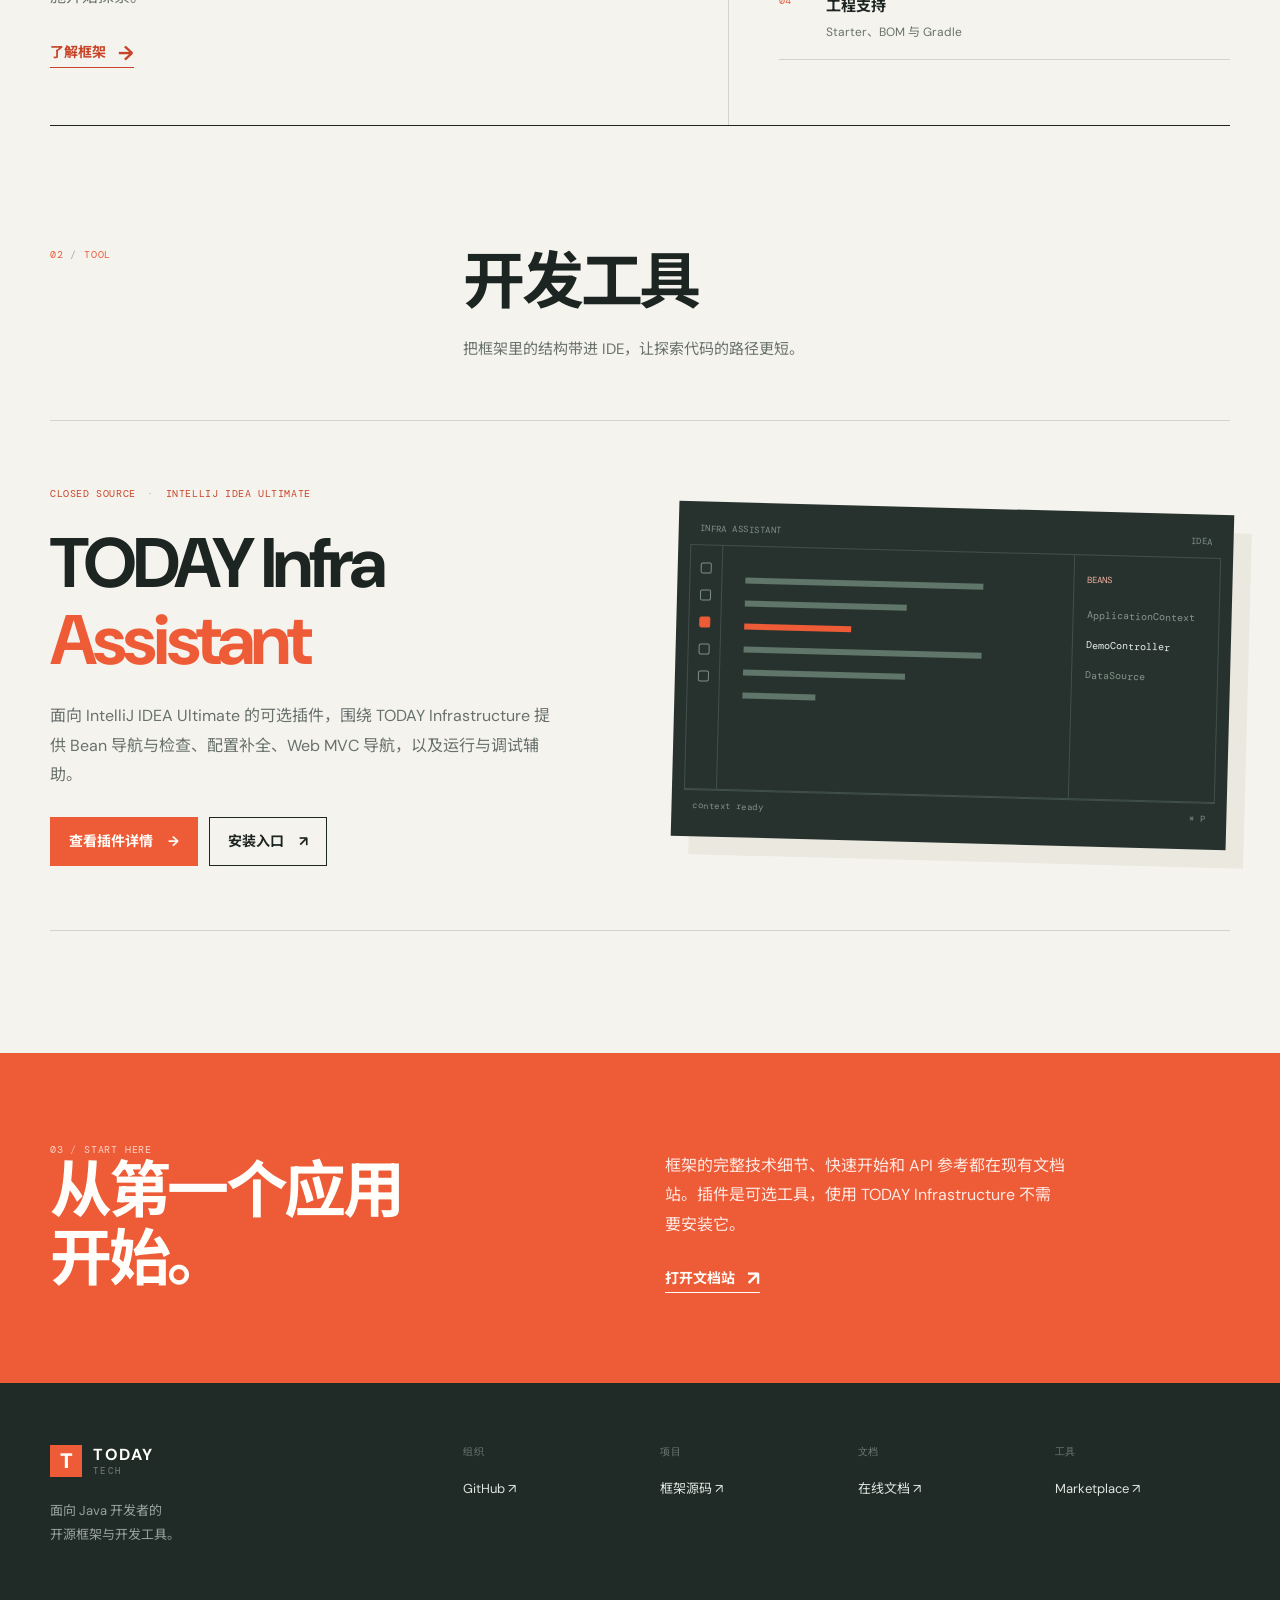
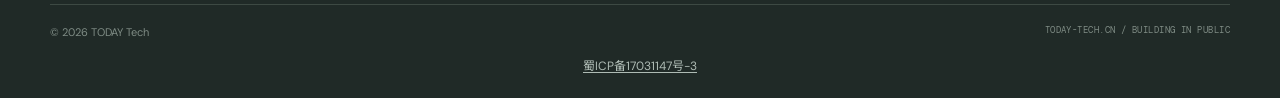
==== commit 6ed6627b: "feat: add site SEO metadata and ICP filing notice" ====
--- a/index.html
+++ b/index.html
@@ -4,10 +4,27 @@
   <meta charset="utf-8">
   <meta name="viewport" content="width=device-width, initial-scale=1">
   <meta name="description" content="TODAY Tech：面向 Java 开发者的开源框架与开发工具。">
+  <meta name="theme-color" content="#f5f3ee">
   <title>TODAY Tech — Java 开发者的框架与工具</title>
+  <link rel="canonical" href="https://today-tech.cn/">
+  <meta property="og:type" content="website">
+  <meta property="og:site_name" content="TODAY Tech">
+  <meta property="og:locale" content="zh_CN">
+  <meta property="og:title" content="TODAY Tech — Java 开发者的框架与工具">
+  <meta property="og:description" content="面向 Java 开发者的开源框架与开发工具。">
+  <meta property="og:url" content="https://today-tech.cn/">
   <link rel="icon" href="logo.svg" type="image/svg+xml">
   <link rel="stylesheet" href="assets/css/site.css">
   <script src="assets/js/site.js" defer></script>
+  <script type="application/ld+json">
+  {
+    "@context": "https://schema.org",
+    "@type": "Organization",
+    "name": "TODAY Tech",
+    "url": "https://today-tech.cn/",
+    "sameAs": ["https://github.com/today-tech"]
+  }
+  </script>
 </head>
 <body>
   <a class="skip-link" href="#main-content">跳到主要内容</a>
@@ -186,6 +203,7 @@
       </div>
     </div>
     <div class="container footer-bottom"><span>© <span data-current-year>2026</span> TODAY Tech</span><span class="mono">TODAY-TECH.CN / BUILDING IN PUBLIC</span></div>
+    <p class="footer-record"><a href="https://beian.miit.gov.cn/">蜀ICP备17031147号-3</a></p>
   </footer>
 </body>
 </html>
--- a/assets/css/site.css
+++ b/assets/css/site.css
@@ -138,6 +138,13 @@
 .wordmark-footer .wordmark-mark { background: var(--accent); }.footer-brand p { margin: 22px 0 0; color: #99a39e; font-size: 13px; line-height: 1.8; }
 .footer-links { display: grid; grid-template-columns: repeat(4, 1fr); gap: 22px; }.footer-links div > span { display: block; margin-bottom: 15px; color: #6f7b75; font: 10px var(--mono); letter-spacing: .06em; }.footer-links a { color: #dfe5df; font-size: 13px; }.footer-links a:hover { color: var(--accent); }
 .footer-bottom { display: flex; justify-content: space-between; padding-top: 18px; border-top: 1px solid #3d4943; color: #7f8c85; font-size: 11px; }.footer-bottom .mono { font-size: 9px; letter-spacing: .05em; }
+.footer-record {
+  margin: 14px 0 0;
+  color: #aebbb4;
+  font-size: 12px;
+  text-align: center;
+}
+.footer-record a { text-decoration: underline; text-underline-offset: .2em; }
 
 /* Interior pages */
 .page-hero { min-height: 590px; display: flex; align-items: center; overflow: hidden; }
